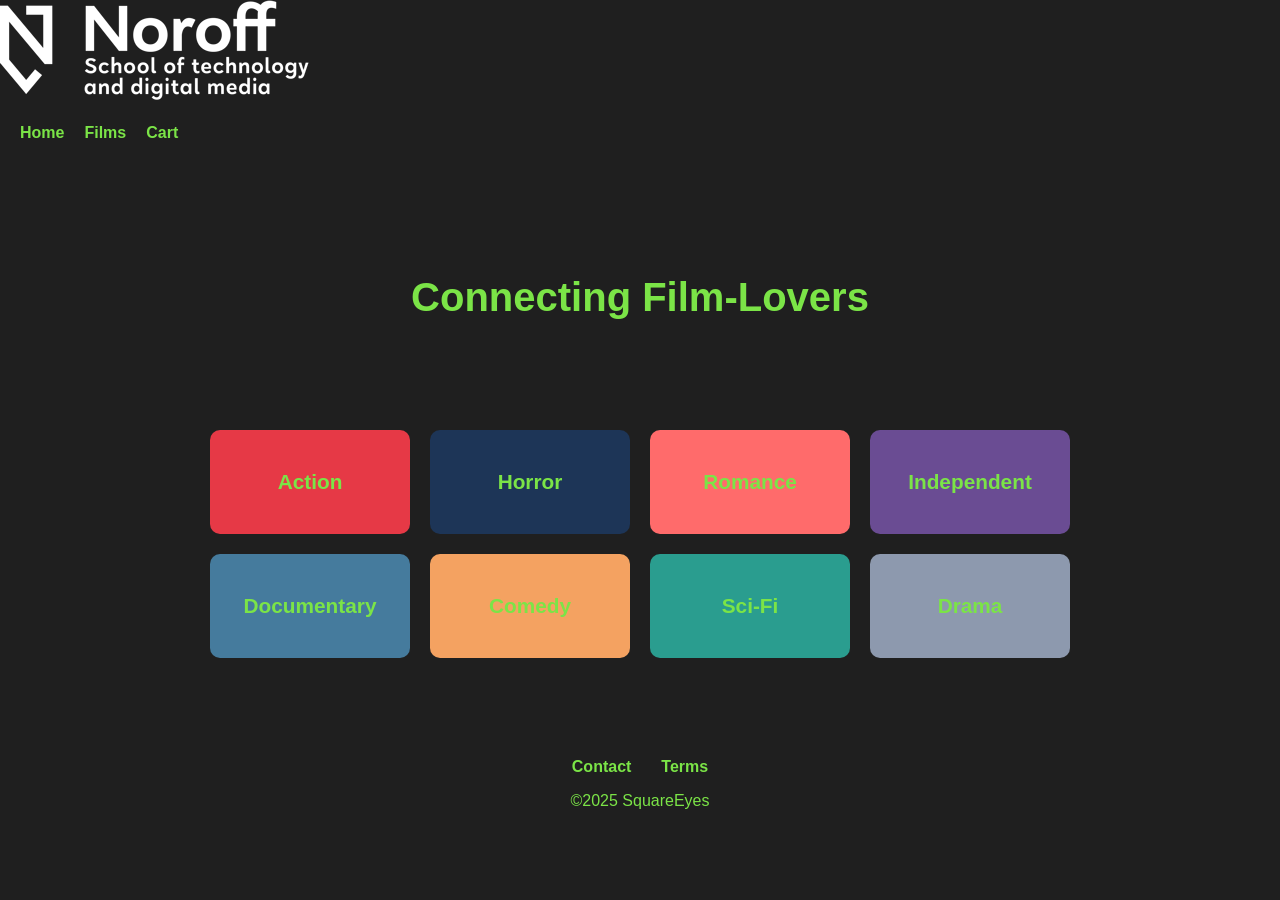
==== index.html @ 91e6a42d "Update index.html" ====
<!DOCTYPE html>
<html lang="en">
  <head>
    <meta charset="UTF-8" />
    <meta name="viewport" content="width=device-width, initial-scale=1.0" />
    <meta name="description" content="Discover film categories and explore independent cinema on Square Eyes." />
    <title>Square Eyes | Home</title>
    <link rel="stylesheet" href="styles.css" />
  </head>

  <body>

    <header class="main-header">
      <a href="index.html" class="logo">
        <img src="noroff-logo.png" alt="Square Eyes Logo" />
      </a>

      <nav class="main-nav">
        <ul>
          <li><a href="index.html">Home</a></li>
          <li><a href="films.html">Films</a></li>
          <li><a href="cart.html">Cart</a></li>
        </ul>
      </nav>
    </header>

    <main>

      <section class="hero centered">
        <h1>Connecting Film-Lovers</h1>
      </section>

      <section class="categories">
        <div class="category-grid">

          <a href="films.html" class="category-box action">Action</a>
          <a href="films.html" class="category-box horror">Horror</a>
          <a href="films.html" class="category-box romance">Romance</a>
          <a href="films.html" class="category-box independent">Independent</a>

          <a href="films.html" class="category-box documentary">Documentary</a>
          <a href="films.html" class="category-box comedy">Comedy</a>
          <a href="films.html" class="category-box scifi">Sci‑Fi</a>
          <a href="films.html" class="category-box drama">Drama</a>

        </div>
      </section>

    </main>

    <footer>
      <div class="footer-links">
        <a href="#">Contact</a>
        <a href="#">Terms</a>
      </div>
      <p>©2025 SquareEyes</p>
    </footer>

  </body>
</html>
---- styles.css ----
@import url("./_reset.css");
@import url("./_variables.css");

body {
  color: var(--color-primary);
  background-color: var(--color-secondary);
  font-family: Arial, Helvetica, sans-serif;
  margin: 0;
  padding: 0;
}

.centered {
  display: flex;
  flex-direction: column;
  justify-content: center;
  align-items: center;
  text-align: center;
}

nav ul {
  list-style: none;
  padding: 20px;
  margin: 0;
  display: flex;
  gap: 20px;
}

nav a {
  color: var(--color-primary);
  text-decoration: none;
  font-weight: bold;
}

nav a:hover {
  opacity: 0.8;
}

.hero {
  padding: 80px 20px;
  text-align: center;
}

.hero h1 {
  font-size: 2.5rem;
  margin-bottom: 10px;
  color: var(--color-primary);
}

.categories ul {
  list-style: none;
  padding: 0;
  margin: 40px 0;
  display: flex;
  flex-direction: column;
  gap: 15px;
}

.categories a {
  color: var(--color-primary);
  text-decoration: none;
  font-size: 1.3rem;
  font-weight: bold;
}

.categories a:hover {
  opacity: 0.8;
}

footer {
  margin-top: 60px;
  padding: 20px;
  text-align: center;
  color: var(--color-primary);
}

.footer-links {
  display: flex;
  justify-content: center;
  gap: 30px;
  margin-bottom: 10px;
}

.footer-links a {
  color: var(--color-primary);
  text-decoration: none;
  font-weight: bold;
}

.footer-links a:hover {
  opacity: 0.8;
}

.films-hero {
  padding: 60px 20px;
}

.film-grid {
  display: grid;
  grid-template-columns: 1fr;
  gap: 30px;
  padding: 20px;
}

.film-card {
  background-color: #1a1a1a;
  padding: 20px;
  border-radius: 8px;
  text-align: center;
}

.film-card img {
  width: 100%;
  border-radius: 6px;
  margin-bottom: 15px;
}

.film-card h2 {
  margin-bottom: 10px;
  color: var(--color-primary);
}

.film-card p {
  margin-bottom: 15px;
  color: #ffffff;
}

@media (min-width: 600px) {
  .film-grid {
    grid-template-columns: repeat(2, 1fr);
  }
}

@media (min-width: 1024px) {
  .film-grid {
    grid-template-columns: repeat(4, 1fr);
  }
}

.product-hero {
  padding: 60px 20px;
}

.product-layout {
  display: flex;
  flex-direction: column;
  gap: 30px;
  padding: 20px;
}

.product-image img {
  width: 100%;
  border-radius: 8px;
}

.product-info h2 {
  margin-bottom: 10px;
  color: var(--color-primary);
}

.product-info p {
  margin-bottom: 15px;
  color: #ffffff;
}

.product-price {
  font-size: 1.4rem;
  font-weight: bold;
  margin-bottom: 20px;
  color: var(--color-primary);
}

@media (min-width: 768px) {
  .product-layout {
    flex-direction: row;
    align-items: flex-start;
  }

  .product-image,
  .product-info {
    flex: 1;
  }
}



.films-title {
  padding: 60px 20px;
}

.films-title h1 {
  font-size: 2.2rem;
  color: var(--color-primary);
}

.films-list {
  padding: 20px;
  display: flex;
  flex-direction: column;
  gap: 25px;
}

.film-row {
  display: flex;
  justify-content: space-between;
  background-color: #1a1a1a;
  padding: 15px 20px;
  border-radius: 8px;
}

.film-row h2 {
  color: var(--color-primary);
  font-size: 1.2rem;
}

.film-row p {
  color: #ffffff;
  font-size: 1.2rem;
}


.product-title {
  padding: 60px 20px;
}

.product-title h1 {
  font-size: 2.2rem;
  color: var(--color-primary);
}

.product-box {
  padding: 20px;
  background-color: #1a1a1a;
  margin: 0 20px;
  border-radius: 8px;
}

.product-box h2 {
  color: var(--color-primary);
  margin-bottom: 15px;
}

.product-description {
  color: #ffffff;
  margin-bottom: 20px;
  line-height: 1.5;
}

.product-price {
  font-size: 1.4rem;
  font-weight: bold;
  color: var(--color-primary);
  margin-bottom: 20px;
}


.cart-title {
  padding: 60px 20px;
}

.cart-title h1 {
  font-size: 2.2rem;
  color: var(--color-primary);
}

.cart-box {
  padding: 20px;
  background-color: #1a1a1a;
  margin: 0 20px;
  border-radius: 8px;
  text-align: center;
}

.cart-box h2 {
  color: var(--color-primary);
  margin-bottom: 10px;
}

.cart-price {
  color: #ffffff;
  font-size: 1.3rem;
  margin-bottom: 20px;
}


.payment-title {
  padding: 60px 20px;
}

.payment-title h1 {
  font-size: 2.2rem;
  color: var(--color-primary);
}

.payment-box {
  padding: 20px;
  background-color: #1a1a1a;
  margin: 0 20px;
  border-radius: 8px;
  display: flex;
  flex-direction: column;
  gap: 15px;
}

.payment-box label {
  color: var(--color-primary);
  font-weight: bold;
}

.payment-box input {
  padding: 10px;
  border-radius: 6px;
  border: none;
  margin-bottom: 10px;
}

.pay-button {
  margin-top: 20px;
  text-align: center;
}


.confirmation-title {
  padding: 60px 20px;
}

.confirmation-title h1 {
  font-size: 2.2rem;
  color: var(--color-primary);
}

.confirmation-box {
  padding: 20px;
  background-color: #1a1a1a;
  margin: 0 20px;
  border-radius: 8px;
  gap: 20px;
}

.confirmation-check {
  font-size: 2rem;
  color: var(--color-primary);
  margin-bottom: 10px;
}

.confirmation-box h2 {
  color: #ffffff;
  margin-bottom: 20px;
}


/* CATEGORY GRID */
.category-grid {
  display: grid;
  grid-template-columns: repeat(4, 1fr);
  gap: 20px;
  padding: 20px;
  max-width: 900px;
  margin: 0 auto;
}

.category-box {
  padding: 40px 0;
  text-align: center;
  font-size: 1.3rem;
  font-weight: bold;
  border-radius: 10px;
  color: #ffffff;
  text-decoration: none;
}

/* UNIQUE COLORS */
.action { background-color: #e63946; }
.horror { background-color: #1d3557; }
.romance { background-color: #ff6b6b; }
.independent { background-color: #6a4c93; }
.documentary { background-color: #457b9d; }
.comedy { background-color: #f4a261; }
.scifi { background-color: #2a9d8f; }
.drama { background-color: #8d99ae; }
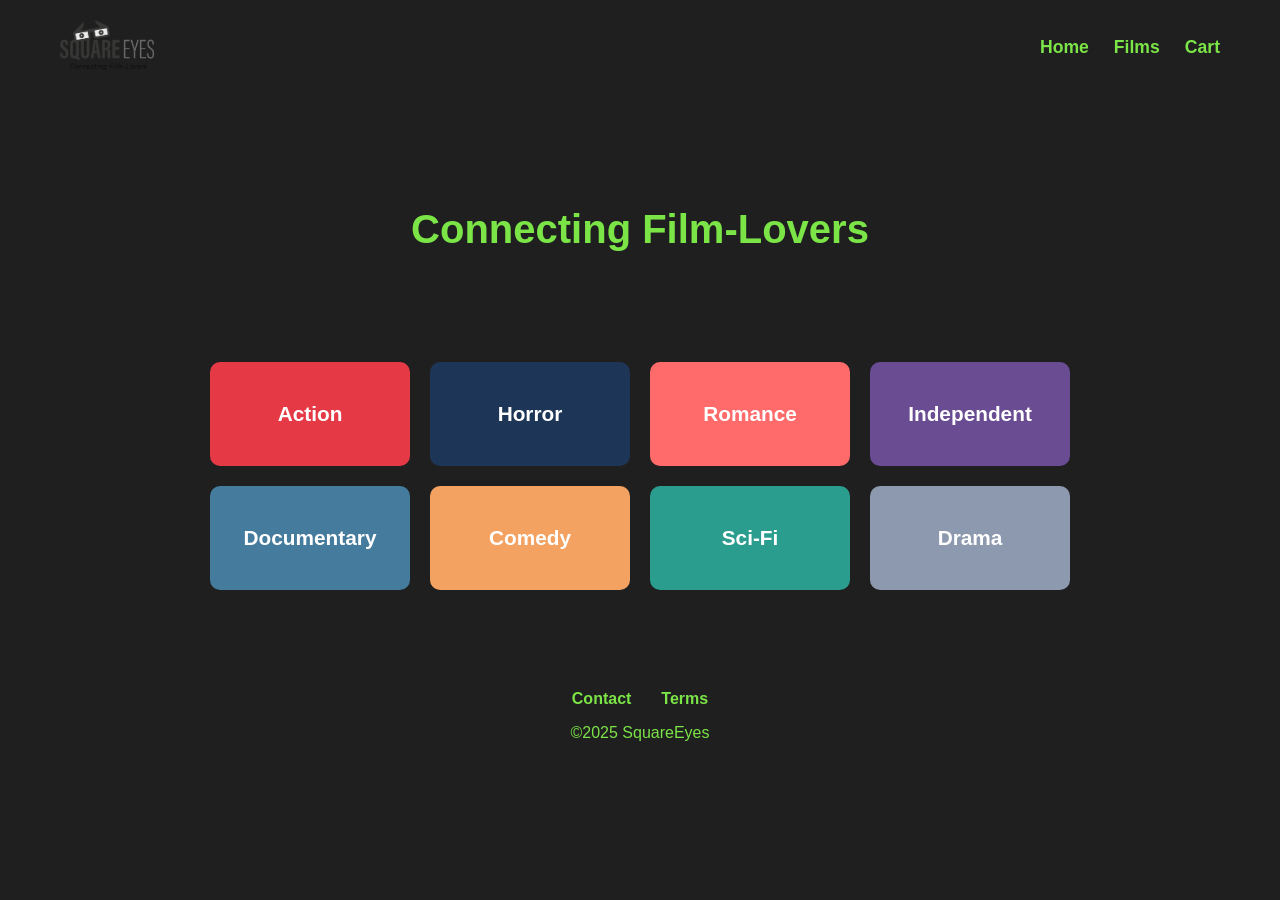
==== commit c2540575: "Update index.html" ====
--- a/index.html
+++ b/index.html
@@ -12,7 +12,7 @@
 
     <header class="main-header">
       <a href="index.html" class="logo">
-        <img src="noroff-logo.png" alt="Square Eyes Logo" />
+        <img src="images/noroff-logo.png" alt="Square Eyes Logo" />
       </a>
 
       <nav class="main-nav">
--- a/styles.css
+++ b/styles.css
@@ -1,6 +1,7 @@
 @import url("./_reset.css");
 @import url("./_variables.css");
 
+/* GLOBAL */
 body {
   color: var(--color-primary);
   background-color: var(--color-secondary);
@@ -17,24 +18,41 @@
   text-align: center;
 }
 
-nav ul {
+/* HEADER */
+.main-header {
+  display: flex;
+  justify-content: space-between;
+  align-items: center;
+  padding: 20px;
+  max-width: 1200px;
+  margin: 0 auto;
+}
+
+.logo img {
+  height: 50px;
+  width: auto;
+}
+
+.main-nav ul {
   list-style: none;
-  padding: 20px;
+  display: flex;
+  gap: 25px;
   margin: 0;
-  display: flex;
-  gap: 20px;
-}
-
-nav a {
-  color: var(--color-primary);
-  text-decoration: none;
-  font-weight: bold;
-}
-
-nav a:hover {
+  padding: 0;
+}
+
+.main-nav a {
+  color: var(--color-primary);
+  text-decoration: none;
+  font-weight: bold;
+  font-size: 1.1rem;
+}
+
+.main-nav a:hover {
   opacity: 0.8;
 }
 
+/* HERO */
 .hero {
   padding: 80px 20px;
   text-align: center;
@@ -46,309 +64,7 @@
   color: var(--color-primary);
 }
 
-.categories ul {
-  list-style: none;
-  padding: 0;
-  margin: 40px 0;
-  display: flex;
-  flex-direction: column;
-  gap: 15px;
-}
-
-.categories a {
-  color: var(--color-primary);
-  text-decoration: none;
-  font-size: 1.3rem;
-  font-weight: bold;
-}
-
-.categories a:hover {
-  opacity: 0.8;
-}
-
-footer {
-  margin-top: 60px;
-  padding: 20px;
-  text-align: center;
-  color: var(--color-primary);
-}
-
-.footer-links {
-  display: flex;
-  justify-content: center;
-  gap: 30px;
-  margin-bottom: 10px;
-}
-
-.footer-links a {
-  color: var(--color-primary);
-  text-decoration: none;
-  font-weight: bold;
-}
-
-.footer-links a:hover {
-  opacity: 0.8;
-}
-
-.films-hero {
-  padding: 60px 20px;
-}
-
-.film-grid {
-  display: grid;
-  grid-template-columns: 1fr;
-  gap: 30px;
-  padding: 20px;
-}
-
-.film-card {
-  background-color: #1a1a1a;
-  padding: 20px;
-  border-radius: 8px;
-  text-align: center;
-}
-
-.film-card img {
-  width: 100%;
-  border-radius: 6px;
-  margin-bottom: 15px;
-}
-
-.film-card h2 {
-  margin-bottom: 10px;
-  color: var(--color-primary);
-}
-
-.film-card p {
-  margin-bottom: 15px;
-  color: #ffffff;
-}
-
-@media (min-width: 600px) {
-  .film-grid {
-    grid-template-columns: repeat(2, 1fr);
-  }
-}
-
-@media (min-width: 1024px) {
-  .film-grid {
-    grid-template-columns: repeat(4, 1fr);
-  }
-}
-
-.product-hero {
-  padding: 60px 20px;
-}
-
-.product-layout {
-  display: flex;
-  flex-direction: column;
-  gap: 30px;
-  padding: 20px;
-}
-
-.product-image img {
-  width: 100%;
-  border-radius: 8px;
-}
-
-.product-info h2 {
-  margin-bottom: 10px;
-  color: var(--color-primary);
-}
-
-.product-info p {
-  margin-bottom: 15px;
-  color: #ffffff;
-}
-
-.product-price {
-  font-size: 1.4rem;
-  font-weight: bold;
-  margin-bottom: 20px;
-  color: var(--color-primary);
-}
-
-@media (min-width: 768px) {
-  .product-layout {
-    flex-direction: row;
-    align-items: flex-start;
-  }
-
-  .product-image,
-  .product-info {
-    flex: 1;
-  }
-}
-
-
-
-.films-title {
-  padding: 60px 20px;
-}
-
-.films-title h1 {
-  font-size: 2.2rem;
-  color: var(--color-primary);
-}
-
-.films-list {
-  padding: 20px;
-  display: flex;
-  flex-direction: column;
-  gap: 25px;
-}
-
-.film-row {
-  display: flex;
-  justify-content: space-between;
-  background-color: #1a1a1a;
-  padding: 15px 20px;
-  border-radius: 8px;
-}
-
-.film-row h2 {
-  color: var(--color-primary);
-  font-size: 1.2rem;
-}
-
-.film-row p {
-  color: #ffffff;
-  font-size: 1.2rem;
-}
-
-
-.product-title {
-  padding: 60px 20px;
-}
-
-.product-title h1 {
-  font-size: 2.2rem;
-  color: var(--color-primary);
-}
-
-.product-box {
-  padding: 20px;
-  background-color: #1a1a1a;
-  margin: 0 20px;
-  border-radius: 8px;
-}
-
-.product-box h2 {
-  color: var(--color-primary);
-  margin-bottom: 15px;
-}
-
-.product-description {
-  color: #ffffff;
-  margin-bottom: 20px;
-  line-height: 1.5;
-}
-
-.product-price {
-  font-size: 1.4rem;
-  font-weight: bold;
-  color: var(--color-primary);
-  margin-bottom: 20px;
-}
-
-
-.cart-title {
-  padding: 60px 20px;
-}
-
-.cart-title h1 {
-  font-size: 2.2rem;
-  color: var(--color-primary);
-}
-
-.cart-box {
-  padding: 20px;
-  background-color: #1a1a1a;
-  margin: 0 20px;
-  border-radius: 8px;
-  text-align: center;
-}
-
-.cart-box h2 {
-  color: var(--color-primary);
-  margin-bottom: 10px;
-}
-
-.cart-price {
-  color: #ffffff;
-  font-size: 1.3rem;
-  margin-bottom: 20px;
-}
-
-
-.payment-title {
-  padding: 60px 20px;
-}
-
-.payment-title h1 {
-  font-size: 2.2rem;
-  color: var(--color-primary);
-}
-
-.payment-box {
-  padding: 20px;
-  background-color: #1a1a1a;
-  margin: 0 20px;
-  border-radius: 8px;
-  display: flex;
-  flex-direction: column;
-  gap: 15px;
-}
-
-.payment-box label {
-  color: var(--color-primary);
-  font-weight: bold;
-}
-
-.payment-box input {
-  padding: 10px;
-  border-radius: 6px;
-  border: none;
-  margin-bottom: 10px;
-}
-
-.pay-button {
-  margin-top: 20px;
-  text-align: center;
-}
-
-
-.confirmation-title {
-  padding: 60px 20px;
-}
-
-.confirmation-title h1 {
-  font-size: 2.2rem;
-  color: var(--color-primary);
-}
-
-.confirmation-box {
-  padding: 20px;
-  background-color: #1a1a1a;
-  margin: 0 20px;
-  border-radius: 8px;
-  gap: 20px;
-}
-
-.confirmation-check {
-  font-size: 2rem;
-  color: var(--color-primary);
-  margin-bottom: 10px;
-}
-
-.confirmation-box h2 {
-  color: #ffffff;
-  margin-bottom: 20px;
-}
-
-
-/* CATEGORY GRID */
+/* CATEGORY GRID (INDEX) */
 .category-grid {
   display: grid;
   grid-template-columns: repeat(4, 1fr);
@@ -368,7 +84,7 @@
   text-decoration: none;
 }
 
-/* UNIQUE COLORS */
+/* CATEGORY COLORS */
 .action { background-color: #e63946; }
 .horror { background-color: #1d3557; }
 .romance { background-color: #ff6b6b; }
@@ -377,3 +93,147 @@
 .comedy { background-color: #f4a261; }
 .scifi { background-color: #2a9d8f; }
 .drama { background-color: #8d99ae; }
+
+/* FILMS PAGE */
+.films-title {
+  padding: 60px 20px;
+  text-align: center;
+}
+
+.films-title h1 {
+  font-size: 2.2rem;
+  color: var(--color-primary);
+}
+
+/* FILM GRID */
+.film-grid {
+  display: grid;
+  grid-template-columns: repeat(4, 1fr);
+  gap: 30px;
+  padding: 20px;
+  max-width: 1200px;
+  margin: 0 auto;
+}
+
+.film-card {
+  background-color: #1a1a1a;
+  padding: 20px;
+  border-radius: 8px;
+  text-align: center;
+}
+
+.film-card img {
+  width: 100%;
+  border-radius: 6px;
+  margin-bottom: 15px;
+}
+
+.film-card h2 {
+  margin-bottom: 10px;
+  color: var(--color-primary);
+}
+
+.film-card p {
+  margin-bottom: 15px;
+  color: #ffffff;
+}
+
+/* FOOTER */
+footer {
+  margin-top: 60px;
+  padding: 20px;
+  text-align: center;
+  color: var(--color-primary);
+}
+
+.footer-links {
+  display: flex;
+  justify-content: center;
+  gap: 30px;
+  margin-bottom: 10px;
+}
+
+.footer-links a {
+  color: var(--color-primary);
+  text-decoration: none;
+  font-weight: bold;
+}
+
+.footer-links a:hover {
+  opacity: 0.8;
+}
+
+
+
+/* PRODUCT PAGE */
+.product-title {
+  padding: 60px 20px;
+  text-align: center;
+}
+
+.product-title h1 {
+  font-size: 2.2rem;
+  color: var(--color-primary);
+}
+
+.product-layout {
+  display: flex;
+  flex-direction: column;
+  gap: 30px;
+  padding: 20px;
+  max-width: 1200px;
+  margin: 0 auto;
+}
+
+.product-image img {
+  width: 100%;
+  border-radius: 8px;
+  margin-bottom: 20px;
+}
+
+.product-info h2 {
+  color: var(--color-primary);
+  margin-bottom: 15px;
+}
+
+.product-description {
+  color: #ffffff;
+  margin-bottom: 20px;
+  line-height: 1.5;
+}
+
+.product-price {
+  font-size: 1.4rem;
+  font-weight: bold;
+  color: var(--color-primary);
+  margin-bottom: 20px;
+}
+
+/* CTA BUTTON */
+.cta-button {
+  display: inline-block;
+  background-color: #e63946;
+  color: #ffffff;
+  padding: 12px 25px;
+  border-radius: 6px;
+  text-decoration: none;
+  font-weight: bold;
+  text-align: center;
+}
+
+.cta-button:hover {
+  opacity: 0.9;
+}
+
+/* DESKTOP LAYOUT */
+@media (min-width: 768px) {
+  .product-layout {
+    flex-direction: row;
+    align-items: flex-start;
+  }
+
+  .product-image,
+  .product-info {
+    flex: 1;
+  }
+}
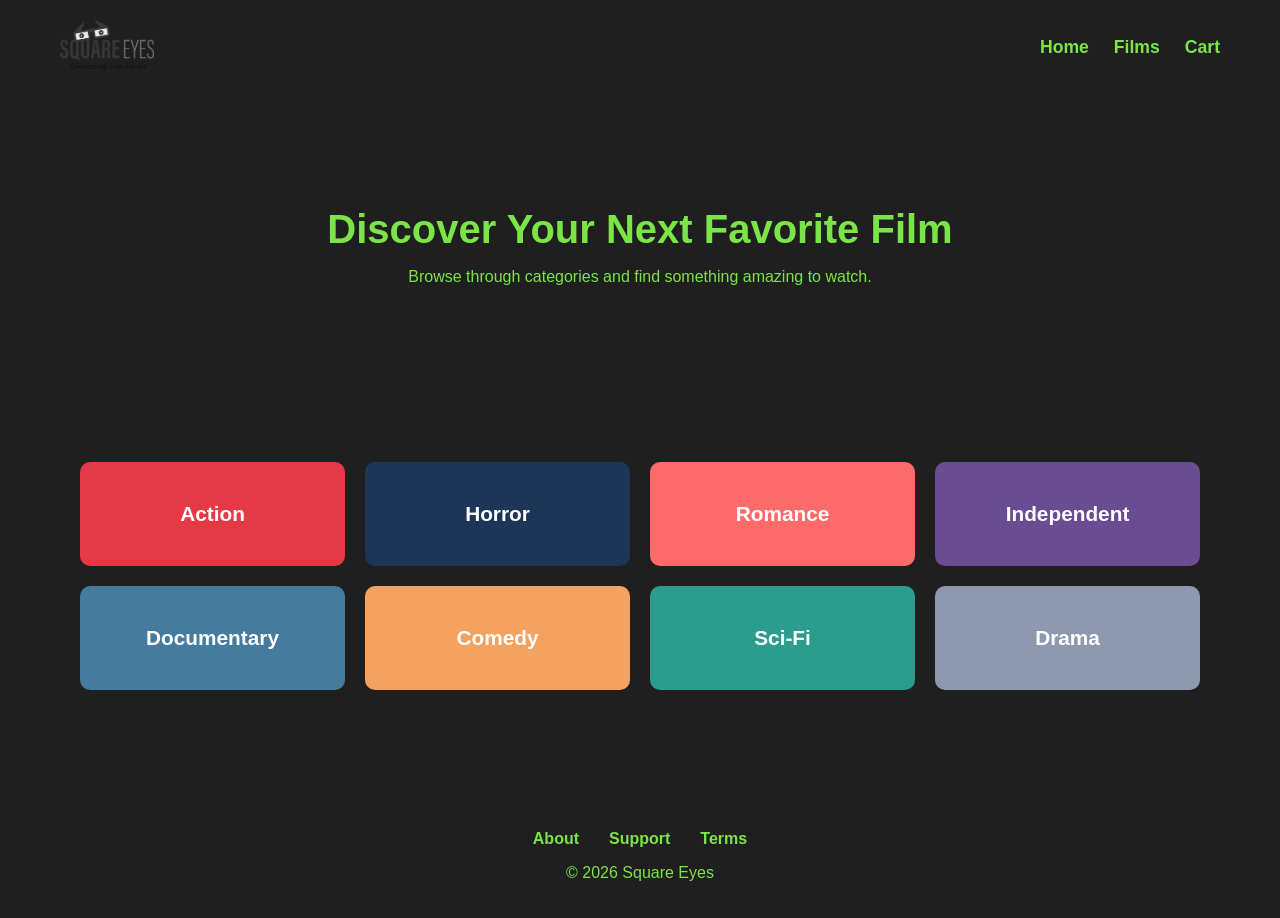
==== commit e93cce0a: "Update index.html" ====
--- a/index.html
+++ b/index.html
@@ -1,61 +1,66 @@
 <!DOCTYPE html>
 <html lang="en">
-  <head>
-    <meta charset="UTF-8" />
-    <meta name="viewport" content="width=device-width, initial-scale=1.0" />
-    <meta name="description" content="Discover film categories and explore independent cinema on Square Eyes." />
-    <title>Square Eyes | Home</title>
-    <link rel="stylesheet" href="styles.css" />
-  </head>
+<head>
+  <meta charset="UTF-8" />
+  <meta name="viewport" content="width=device-width, initial-scale=1.0" />
+  <title>Square Eyes – Home</title>
+  <link rel="stylesheet" href="styles.css" />
+</head>
 
-  <body>
+<body>
 
-    <header class="main-header">
-      <a href="index.html" class="logo">
-        <img src="images/noroff-logo.png" alt="Square Eyes Logo" />
-      </a>
+  <!-- HEADER -->
+  <header class="main-header">
+    <a href="index.html" class="logo">
+      <img src="images/noroff-logo.png" alt="Square Eyes Logo" />
+    </a>
 
-      <nav class="main-nav">
-        <ul>
-          <li><a href="index.html">Home</a></li>
-          <li><a href="films.html">Films</a></li>
-          <li><a href="cart.html">Cart</a></li>
-        </ul>
-      </nav>
-    </header>
+    <nav class="main-nav">
+      <ul>
+        <li><a href="index.html">Home</a></li>
+        <li><a href="films.html">Films</a></li>
+        <li><a href="cart.html">Cart</a></li>
+      </ul>
+    </nav>
+  </header>
 
-    <main>
+  <!-- MAIN CONTENT -->
+  <main>
 
-      <section class="hero centered">
-        <h1>Connecting Film-Lovers</h1>
-      </section>
+    <!-- HERO -->
+    <section class="hero">
+      <h1>Discover Your Next Favorite Film</h1>
+      <p>Browse through categories and find something amazing to watch.</p>
+    </section>
 
-      <section class="categories">
-        <div class="category-grid">
+    <!-- CATEGORY GRID -->
+    <section>
+      <div class="category-grid">
 
-          <a href="films.html" class="category-box action">Action</a>
-          <a href="films.html" class="category-box horror">Horror</a>
-          <a href="films.html" class="category-box romance">Romance</a>
-          <a href="films.html" class="category-box independent">Independent</a>
+        <a href="films.html" class="category-box action">Action</a>
+        <a href="films.html" class="category-box horror">Horror</a>
+        <a href="films.html" class="category-box romance">Romance</a>
+        <a href="films.html" class="category-box independent">Independent</a>
 
-          <a href="films.html" class="category-box documentary">Documentary</a>
-          <a href="films.html" class="category-box comedy">Comedy</a>
-          <a href="films.html" class="category-box scifi">Sci‑Fi</a>
-          <a href="films.html" class="category-box drama">Drama</a>
+        <a href="films.html" class="category-box documentary">Documentary</a>
+        <a href="films.html" class="category-box comedy">Comedy</a>
+        <a href="films.html" class="category-box scifi">Sci‑Fi</a>
+        <a href="films.html" class="category-box drama">Drama</a>
 
-        </div>
-      </section>
+      </div>
+    </section>
 
-    </main>
+  </main>
 
-    <footer>
-      <div class="footer-links">
-        <a href="#">Contact</a>
-        <a href="#">Terms</a>
-      </div>
-      <p>©2025 SquareEyes</p>
-    </footer>
+  <!-- FOOTER -->
+  <footer>
+    <div class="footer-links">
+      <a href="#">About</a>
+      <a href="#">Support</a>
+      <a href="#">Terms</a>
+    </div>
+    <p>© 2026 Square Eyes</p>
+  </footer>
 
-  </body>
+</body>
 </html>
-
--- a/styles.css
+++ b/styles.css
@@ -1,7 +1,10 @@
 @import url("./_reset.css");
 @import url("./_variables.css");
 
-/* GLOBAL */
+/* ------------------------------
+   GLOBAL BASE
+------------------------------ */
+
 body {
   color: var(--color-primary);
   background-color: var(--color-secondary);
@@ -10,6 +13,21 @@
   padding: 0;
 }
 
+/* Global width for all pages */
+main,
+section,
+.film-grid,
+.category-grid,
+.product-layout {
+  max-width: 1200px;
+  margin: 0 auto;
+}
+
+/* Global spacing */
+section {
+  padding: 40px 20px;
+}
+
 .centered {
   display: flex;
   flex-direction: column;
@@ -18,7 +36,10 @@
   text-align: center;
 }
 
-/* HEADER */
+/* ------------------------------
+   HEADER
+------------------------------ */
+
 .main-header {
   display: flex;
   justify-content: space-between;
@@ -52,7 +73,10 @@
   opacity: 0.8;
 }
 
-/* HERO */
+/* ------------------------------
+   HERO (INDEX)
+------------------------------ */
+
 .hero {
   padding: 80px 20px;
   text-align: center;
@@ -64,14 +88,15 @@
   color: var(--color-primary);
 }
 
-/* CATEGORY GRID (INDEX) */
+/* ------------------------------
+   CATEGORY GRID (INDEX)
+------------------------------ */
+
 .category-grid {
   display: grid;
   grid-template-columns: repeat(4, 1fr);
   gap: 20px;
   padding: 20px;
-  max-width: 900px;
-  margin: 0 auto;
 }
 
 .category-box {
@@ -94,7 +119,10 @@
 .scifi { background-color: #2a9d8f; }
 .drama { background-color: #8d99ae; }
 
-/* FILMS PAGE */
+/* ------------------------------
+   FILMS PAGE
+------------------------------ */
+
 .films-title {
   padding: 60px 20px;
   text-align: center;
@@ -105,14 +133,11 @@
   color: var(--color-primary);
 }
 
-/* FILM GRID */
 .film-grid {
   display: grid;
   grid-template-columns: repeat(4, 1fr);
   gap: 30px;
   padding: 20px;
-  max-width: 1200px;
-  margin: 0 auto;
 }
 
 .film-card {
@@ -138,36 +163,12 @@
   color: #ffffff;
 }
 
-/* FOOTER */
-footer {
-  margin-top: 60px;
-  padding: 20px;
-  text-align: center;
-  color: var(--color-primary);
-}
-
-.footer-links {
-  display: flex;
-  justify-content: center;
-  gap: 30px;
-  margin-bottom: 10px;
-}
-
-.footer-links a {
-  color: var(--color-primary);
-  text-decoration: none;
-  font-weight: bold;
-}
-
-.footer-links a:hover {
-  opacity: 0.8;
-}
-
-
-
-/* PRODUCT PAGE */
+/* ------------------------------
+   PRODUCT PAGE
+------------------------------ */
+
 .product-title {
-  padding: 60px 20px;
+  padding: 40px 20px;
   text-align: center;
 }
 
@@ -181,8 +182,6 @@
   flex-direction: column;
   gap: 30px;
   padding: 20px;
-  max-width: 1200px;
-  margin: 0 auto;
 }
 
 .product-image img {
@@ -191,13 +190,17 @@
   margin-bottom: 20px;
 }
 
+.product-info {
+  color: #000000;
+}
+
 .product-info h2 {
   color: var(--color-primary);
   margin-bottom: 15px;
 }
 
 .product-description {
-  color: #ffffff;
+  color: #000000;
   margin-bottom: 20px;
   line-height: 1.5;
 }
@@ -225,8 +228,51 @@
   opacity: 0.9;
 }
 
-/* DESKTOP LAYOUT */
-@media (min-width: 768px) {
+/* ------------------------------
+   FOOTER
+------------------------------ */
+
+footer {
+  margin-top: 60px;
+  padding: 20px;
+  text-align: center;
+  color: var(--color-primary);
+}
+
+.footer-links {
+  display: flex;
+  justify-content: center;
+  gap: 30px;
+  margin-bottom: 10px;
+}
+
+.footer-links a {
+  color: var(--color-primary);
+  text-decoration: none;
+  font-weight: bold;
+}
+
+.footer-links a:hover {
+  opacity: 0.8;
+}
+
+/* ------------------------------
+   RESPONSIVE BREAKPOINTS
+------------------------------ */
+
+/* TABLET */
+@media (min-width: 600px) {
+  .product-title h1 {
+    font-size: 2.5rem;
+  }
+
+  .product-description {
+    font-size: 1.1rem;
+  }
+}
+
+/* DESKTOP */
+@media (min-width: 900px) {
   .product-layout {
     flex-direction: row;
     align-items: flex-start;
@@ -236,4 +282,16 @@
   .product-info {
     flex: 1;
   }
-}
+
+  .product-description {
+    font-size: 1.15rem;
+  }
+
+  section {
+    padding: 60px 20px;
+  }
+
+  footer {
+    margin-top: 40px;
+  }
+}
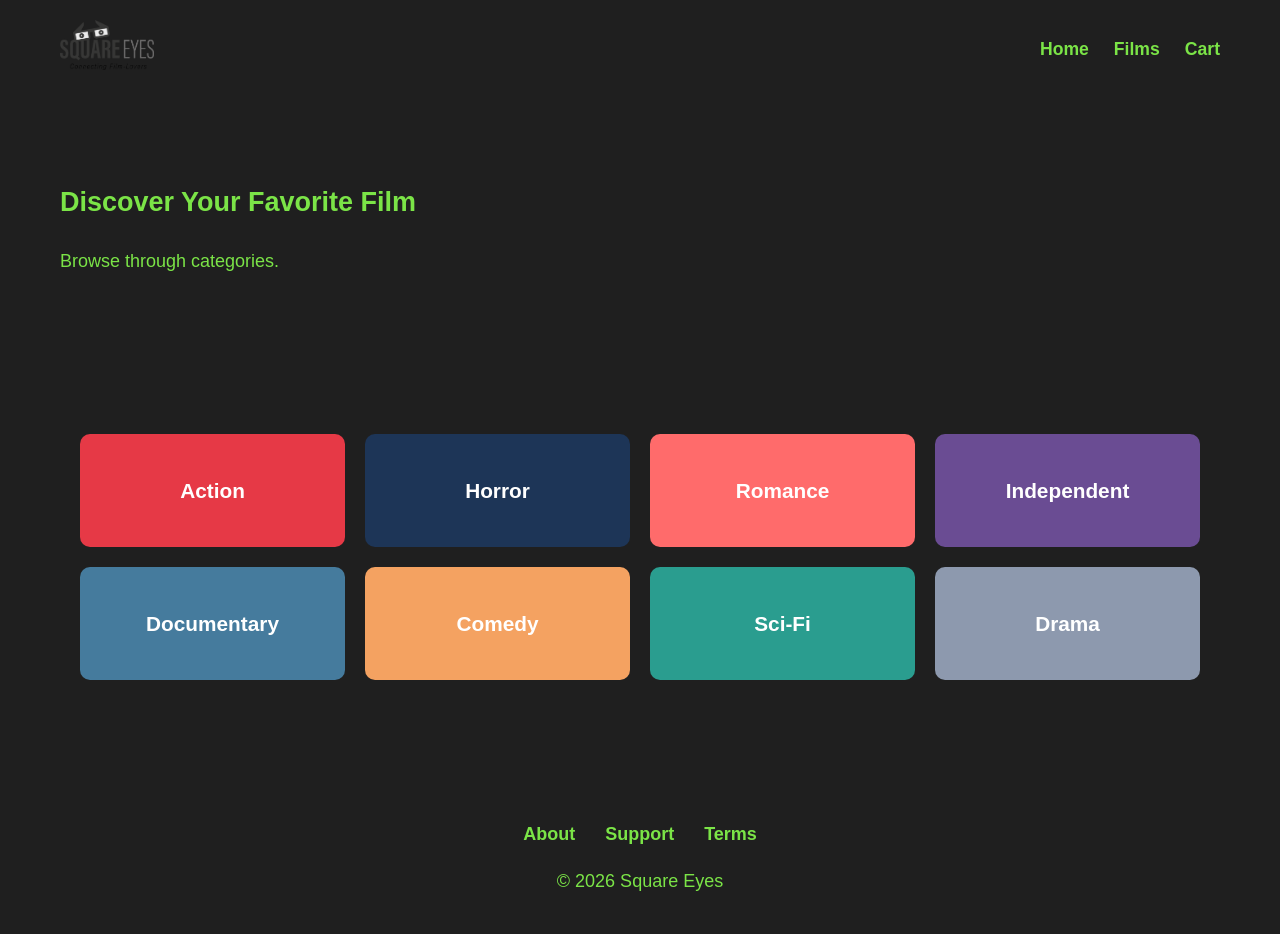
==== commit 22112aa9: "Update index.html" ====
--- a/index.html
+++ b/index.html
@@ -9,7 +9,7 @@
 
 <body>
 
-  <!-- HEADER -->
+  <!--  THE HEADER -->
   <header class="main-header">
     <a href="index.html" class="logo">
       <img src="images/noroff-logo.png" alt="Square Eyes Logo" />
@@ -24,16 +24,16 @@
     </nav>
   </header>
 
-  <!-- MAIN CONTENT -->
+  <!-- THE MAIN CONTENT -->
   <main>
 
-    <!-- HERO -->
-    <section class="hero">
-      <h1>Discover Your Next Favorite Film</h1>
-      <p>Browse through categories and find something amazing to watch.</p>
+    <!-- HERO SECTION -->
+    <section class="hero-part">
+      <h1>Discover Your Favorite Film</h1>
+      <p>Browse through categories.</p>
     </section>
 
-    <!-- CATEGORY GRID -->
+    <!-- THE CATEGORY GRID -->
     <section>
       <div class="category-grid">
 
@@ -52,7 +52,7 @@
 
   </main>
 
-  <!-- FOOTER -->
+  <!--THE  FOOTER -->
   <footer>
     <div class="footer-links">
       <a href="#">About</a>
--- a/styles.css
+++ b/styles.css
@@ -11,6 +11,7 @@
   font-family: Arial, Helvetica, sans-serif;
   margin: 0;
   padding: 0;
+  line-height: 1.6;
 }
 
 /* Global width for all pages */
@@ -86,6 +87,11 @@
   font-size: 2.5rem;
   margin-bottom: 10px;
   color: var(--color-primary);
+}
+
+.hero p {
+  margin-top: 10px;
+  font-size: 1.1rem;
 }
 
 /* ------------------------------
@@ -141,9 +147,10 @@
 }
 
 .film-card {
-  background-color: #1a1a1a;
-  padding: 20px;
+  background-color: #ffffff;
+  border: 1px solid #ddd;
   border-radius: 8px;
+  padding: 20px;
   text-align: center;
 }
 
@@ -160,7 +167,7 @@
 
 .film-card p {
   margin-bottom: 15px;
-  color: #ffffff;
+  color: #000000;
 }
 
 /* ------------------------------
@@ -170,6 +177,7 @@
 .product-title {
   padding: 40px 20px;
   text-align: center;
+  margin-bottom: 10px;
 }
 
 .product-title h1 {
@@ -197,6 +205,7 @@
 .product-info h2 {
   color: var(--color-primary);
   margin-bottom: 15px;
+  margin-top: 10px;
 }
 
 .product-description {
@@ -229,6 +238,89 @@
 }
 
 /* ------------------------------
+   PAYMENT PAGE
+------------------------------ */
+
+.payment-form {
+  max-width: 600px;
+  margin: 0 auto;
+}
+
+.payment-row {
+  display: flex;
+  gap: 20px;
+  margin-bottom: 25px;
+}
+
+.payment-field {
+  flex: 1;
+  display: flex;
+  flex-direction: column;
+}
+
+.payment-field label {
+  font-weight: bold;
+  margin-bottom: 6px;
+  color: var(--color-primary);
+}
+
+.payment-field input {
+  padding: 12px;
+  height: 45px;
+  border-radius: 6px;
+  border: 1px solid #ddd;
+  background-color: #f7f7f7;
+  font-size: 1rem;
+}
+
+.payment-button-wrapper {
+  text-align: center;
+  margin-top: 20px;
+}
+
+/* ------------------------------
+   CONFIRMATION PAGE
+------------------------------ */
+
+.confirmation-wrapper {
+  text-align: center;
+  max-width: 500px;
+  margin: 0 auto;
+}
+
+.confirmation-circle {
+  width: 140px;
+  height: 140px;
+  background: radial-gradient(circle, #a8ffb0, #4caf50);
+  border-radius: 50%;
+  margin: 20px auto;
+  display: flex;
+  justify-content: center;
+  align-items: center;
+  box-shadow: 0 0 20px rgba(0, 255, 0, 0.3);
+}
+
+.check-text {
+  font-size: 1.8rem;
+  font-weight: bold;
+  color: #000000;
+}
+
+.confirmation-message {
+  font-size: 1.4rem;
+  font-weight: bold;
+  margin-top: 15px;
+  margin-bottom: 25px;
+  color: var(--color-primary);
+}
+
+.confirmation-button-wrapper {
+  text-align: left;
+  max-width: 500px;
+  margin: 0 auto;
+}
+
+/* ------------------------------
    FOOTER
 ------------------------------ */
 
@@ -273,6 +365,10 @@
 
 /* DESKTOP */
 @media (min-width: 900px) {
+  body {
+    font-size: 18px;
+  }
+
   .product-layout {
     flex-direction: row;
     align-items: flex-start;
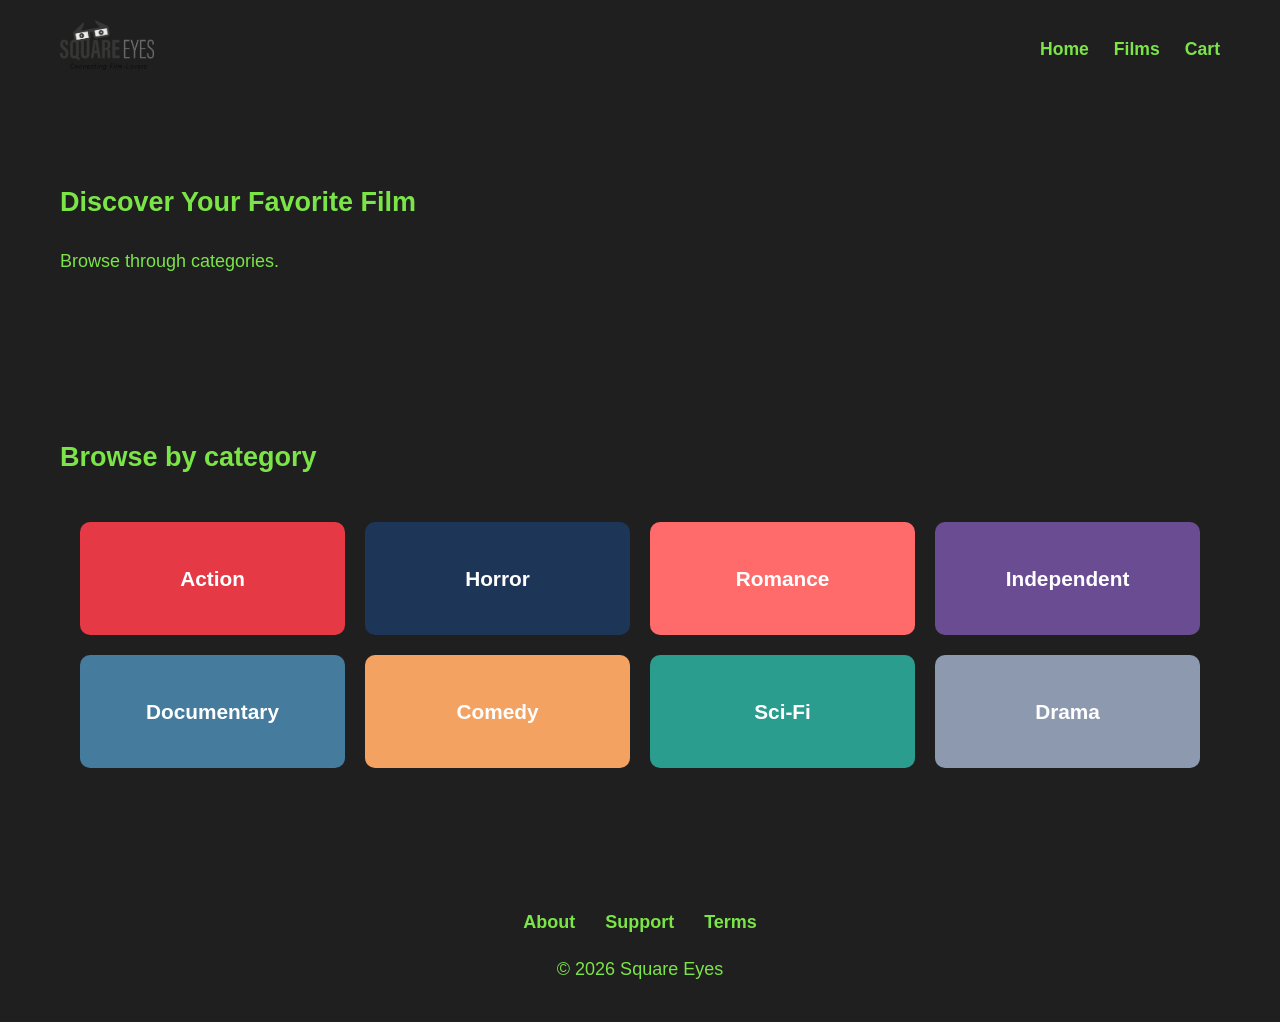
==== commit c48a5a16: "Update index.html" ====
--- a/index.html
+++ b/index.html
@@ -4,15 +4,16 @@
   <meta charset="UTF-8" />
   <meta name="viewport" content="width=device-width, initial-scale=1.0" />
   <title>Square Eyes – Home</title>
+  <meta name="description" content="Film categories on Square Eyes." />
   <link rel="stylesheet" href="styles.css" />
 </head>
 
 <body>
 
-  <!--  THE HEADER -->
+  <!-- main-header-->
   <header class="main-header">
     <a href="index.html" class="logo">
-      <img src="images/noroff-logo.png" alt="Square Eyes Logo" />
+      <img src="images/noroff-logo.png" alt="Square Eyes logo" />
     </a>
 
     <nav class="main-nav">
@@ -24,17 +25,18 @@
     </nav>
   </header>
 
-  <!-- THE MAIN CONTENT -->
+  <!-- Start page -->
   <main>
 
-    <!-- HERO SECTION -->
-    <section class="hero-part">
+    <!-- Start page: hero-page -->
+    <section class="hero-section">
       <h1>Discover Your Favorite Film</h1>
       <p>Browse through categories.</p>
     </section>
 
-    <!-- THE CATEGORY GRID -->
+    <!-- Links -->
     <section>
+      <h2>Browse by category</h2>
       <div class="category-grid">
 
         <a href="films.html" class="category-box action">Action</a>
@@ -52,7 +54,7 @@
 
   </main>
 
-  <!--THE  FOOTER -->
+  <!-- Footer-links -->
   <footer>
     <div class="footer-links">
       <a href="#">About</a>
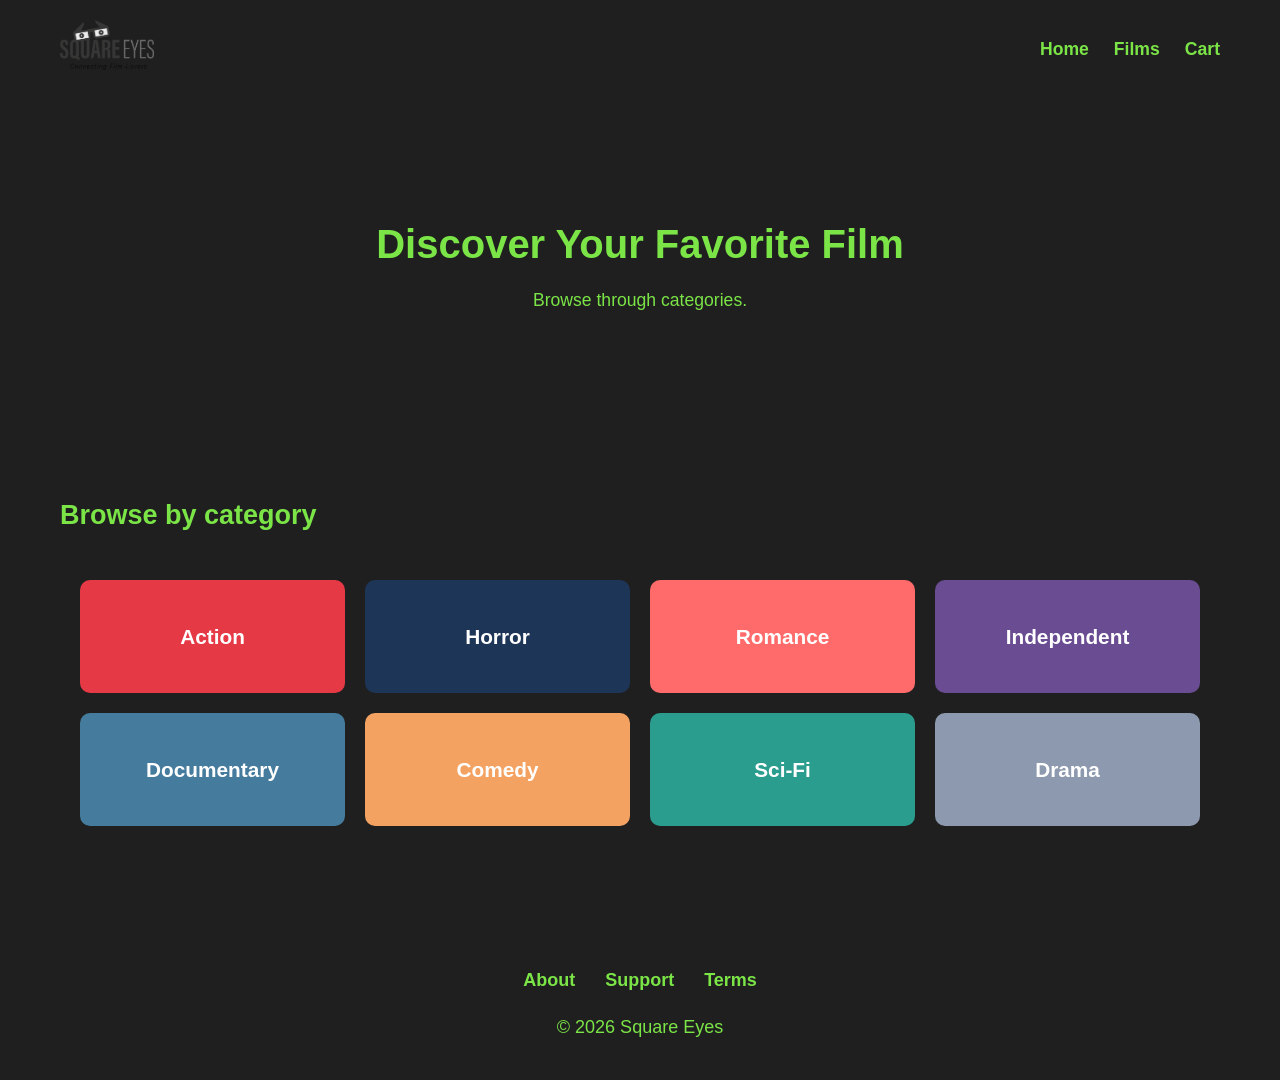
==== commit 2187e791: "Update index.html" ====
--- a/index.html
+++ b/index.html
@@ -29,7 +29,7 @@
   <main>
 
     <!-- Start page: hero-page -->
-    <section class="hero-section">
+    <section class="hero">
       <h1>Discover Your Favorite Film</h1>
       <p>Browse through categories.</p>
     </section>
